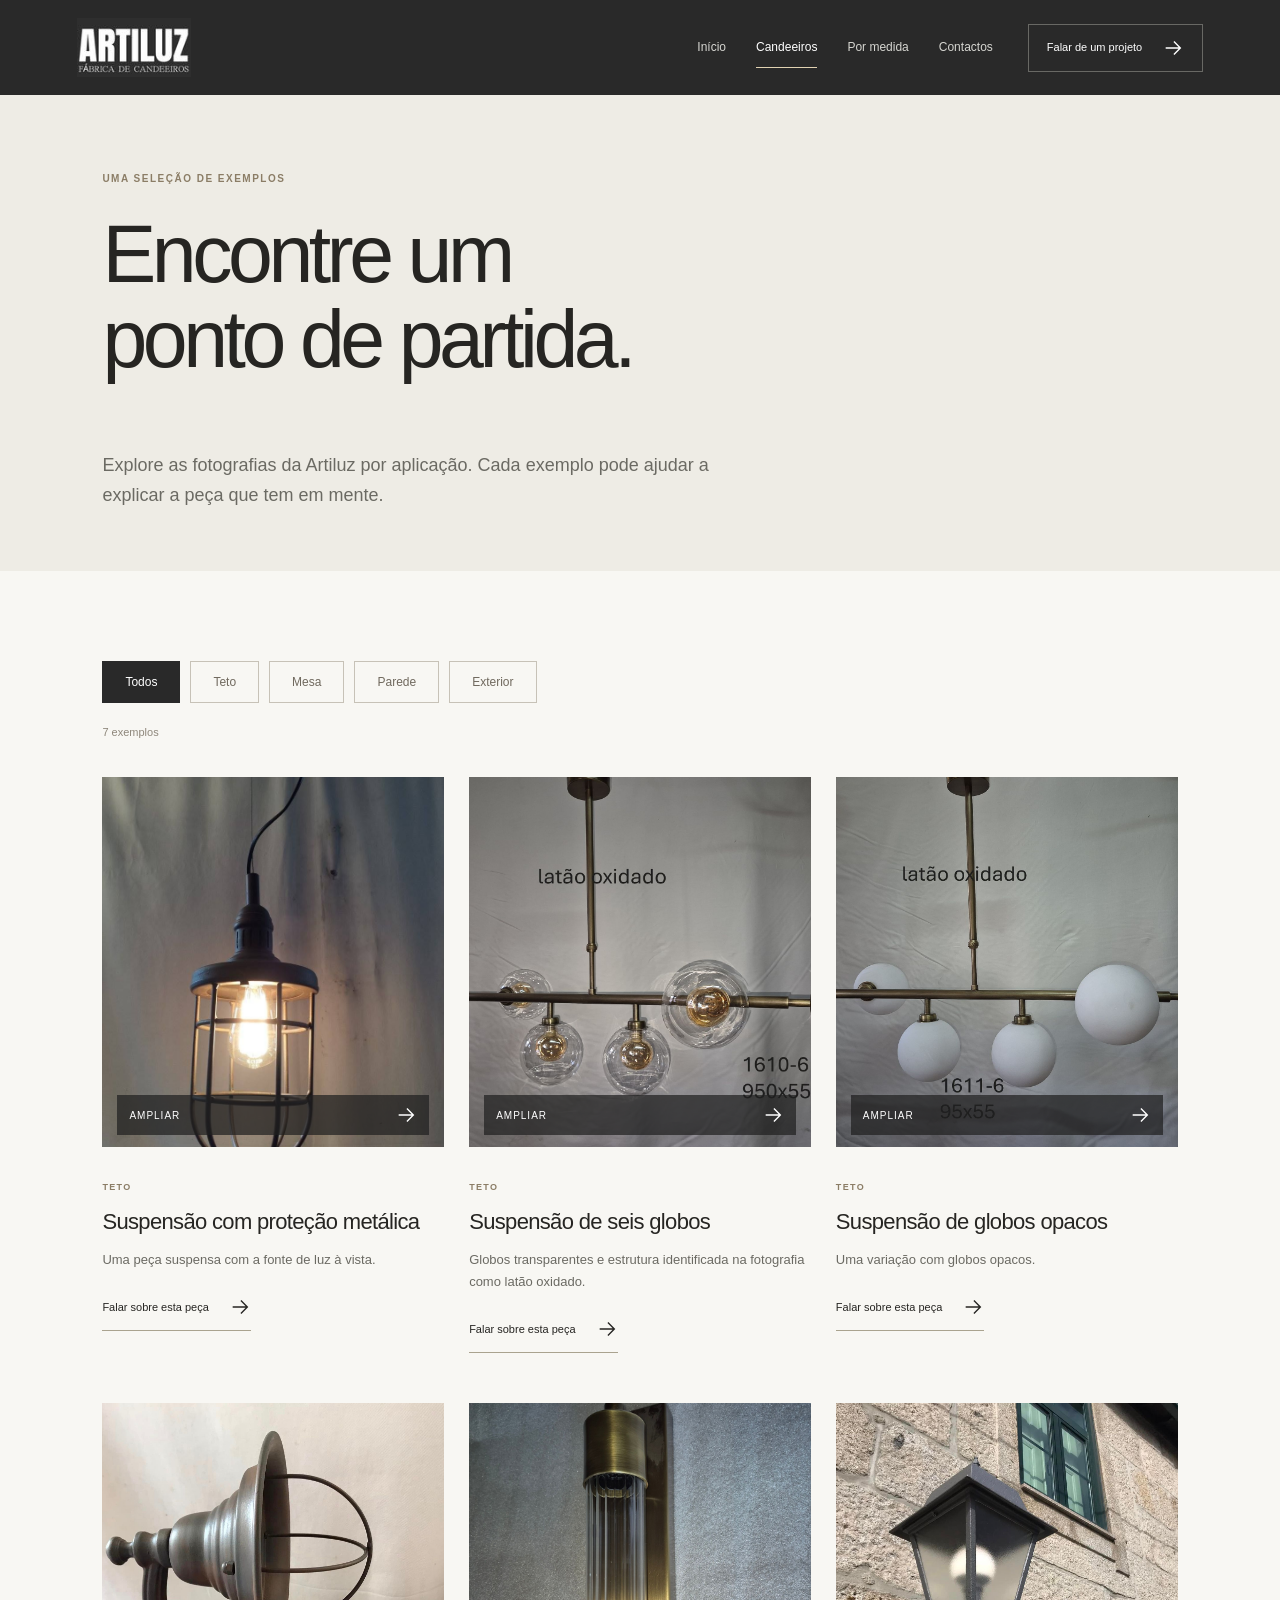
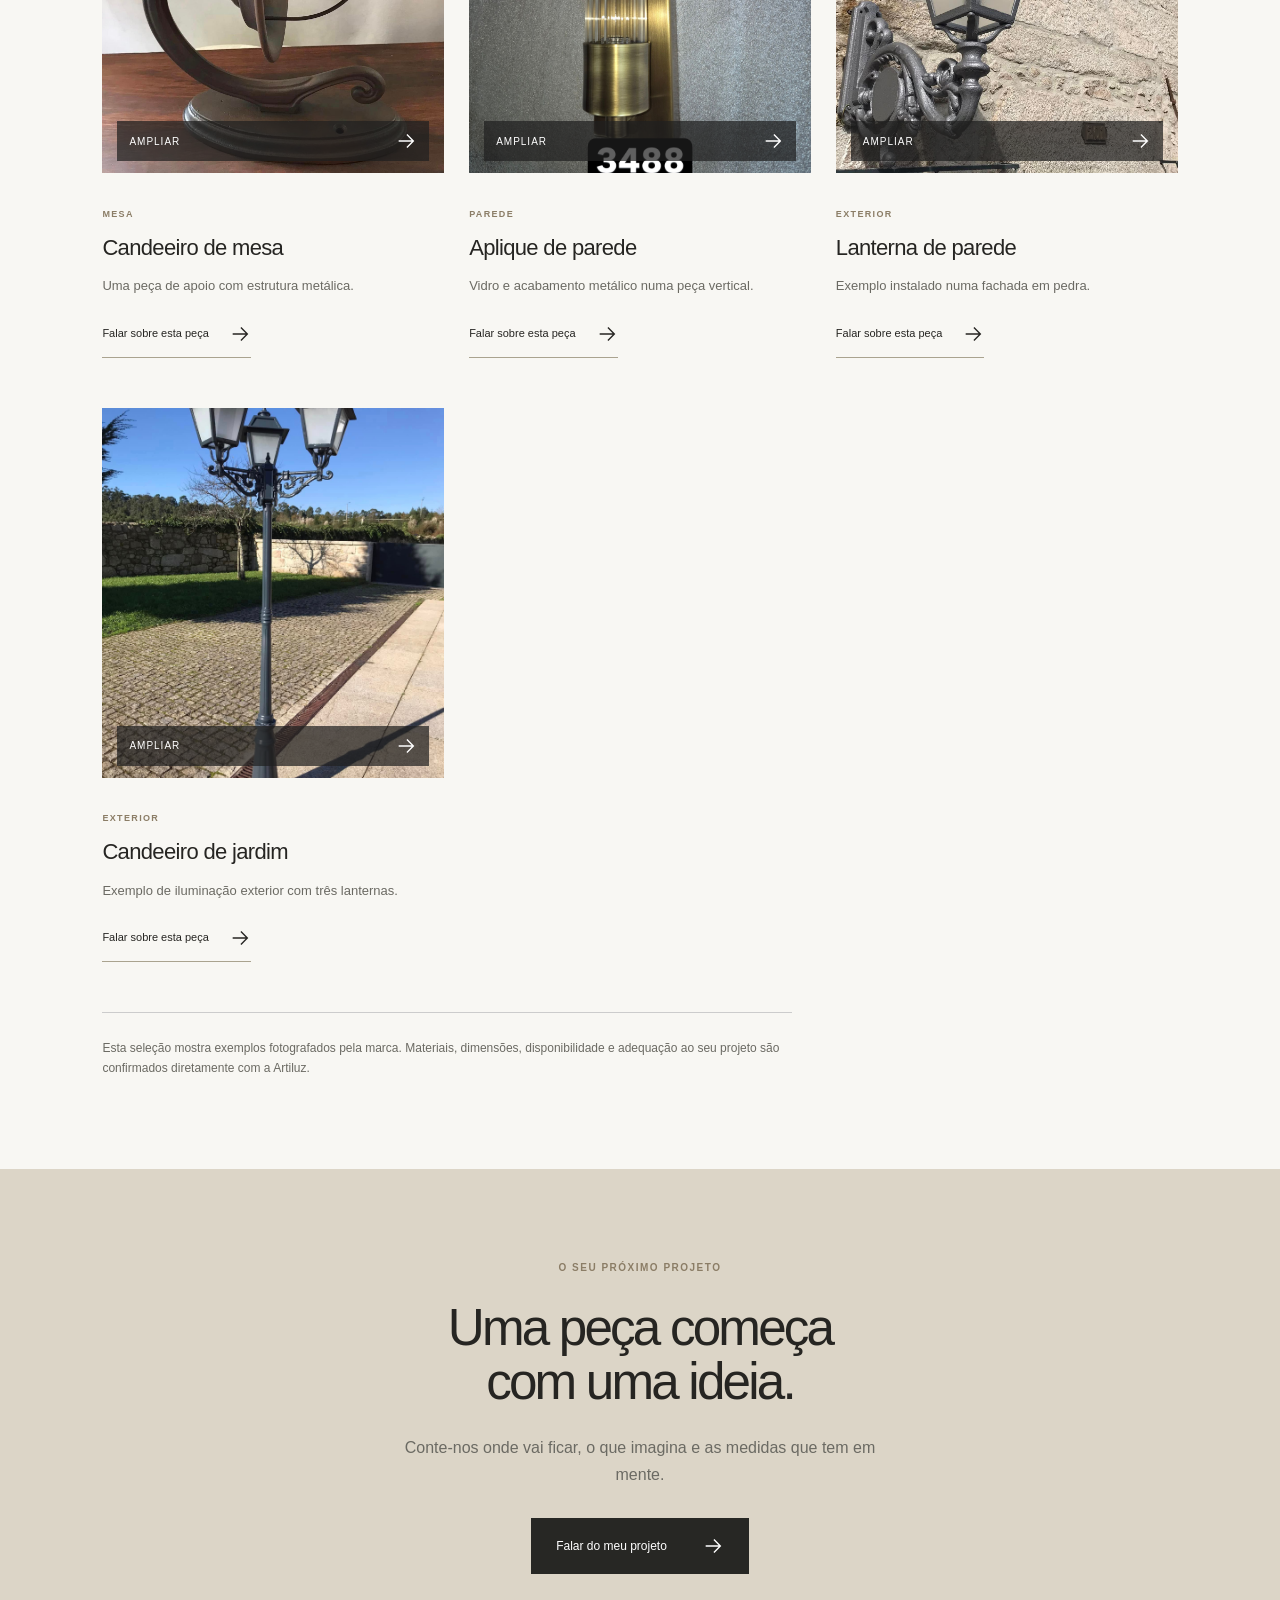
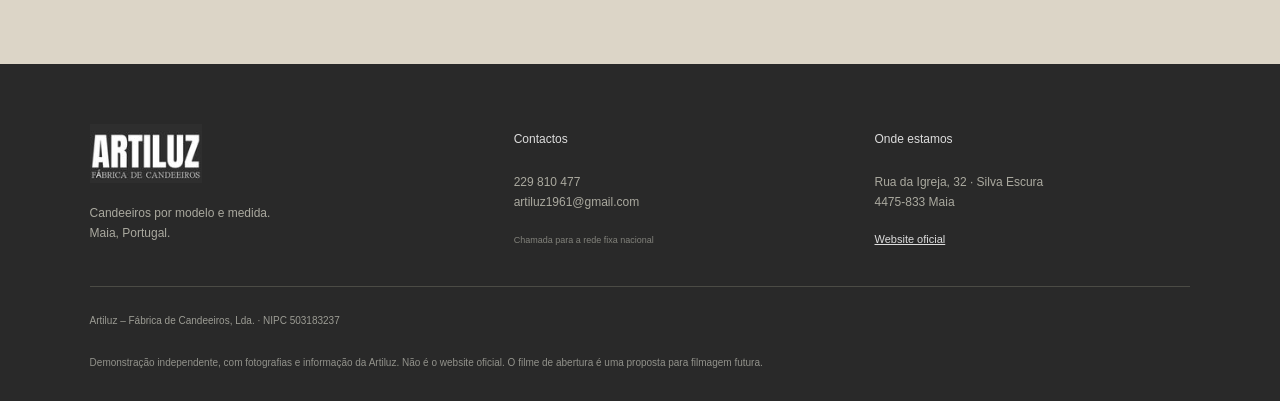
==== candeeiros.html @ abdbd4a7 "Create independent branded website demonstration" ====
<!doctype html><html lang="pt-PT"><head><meta charset="utf-8"><meta name="viewport" content="width=device-width,initial-scale=1"><meta name="robots" content="noindex,nofollow"><title>Exemplos de candeeiros · Artiluz</title><meta name="description" content="Candeeiros por modelo e medida. Conheça os exemplos da Artiluz, fábrica de candeeiros na Maia, e fale sobre o seu projeto."><link rel="stylesheet" href="style.css"><script defer src="script.js"></script></head><body><a class="skip" href="#main">Saltar para o conteúdo</a><header><a class="logo" href="index.html"><img src="assets/1.jpg" alt="Artiluz — Fábrica de Candeeiros" width="131" height="68"></a><button class="menu" aria-controls="nav" aria-expanded="false">Menu <span aria-hidden="true">+</span></button><nav id="nav" aria-label="Navegação principal"><a href="index.html">Início</a><a href="candeeiros.html" aria-current="page">Candeeiros</a><a href="por-medida.html">Por medida</a><a href="contactos.html">Contactos</a></nav><a class="header-cta" href="contactos.html">Falar de um projeto<svg aria-hidden="true" viewBox="0 0 24 24"><path d="M4 12h15M13 5l7 7-7 7"/></svg></a></header><main id="main"><section class="page-head"><p class="eyebrow">Uma seleção de exemplos</p><h1>Encontre um<br>ponto de partida.</h1><p>Explore as fotografias da Artiluz por aplicação. Cada exemplo pode ajudar a explicar a peça que tem em mente.</p></section><section class="section catalog"><div class="filters" role="group" aria-label="Filtrar candeeiros"><button data-filter="all" class="active" aria-pressed="true">Todos</button><button data-filter="teto" aria-pressed="false">Teto</button><button data-filter="mesa" aria-pressed="false">Mesa</button><button data-filter="parede" aria-pressed="false">Parede</button><button data-filter="exterior" aria-pressed="false">Exterior</button></div><p class="count" role="status">7 exemplos</p><div class="product-grid"><article class="product" data-category="teto"><button class="product-image" data-photo="assets/8.jpg" data-caption="Suspensão com proteção metálica" aria-label="Ampliar fotografia: Suspensão com proteção metálica"><img src="assets/8.jpg" alt="Suspensão com proteção metálica, fotografia da Artiluz" loading="lazy"><span>Ampliar<svg aria-hidden="true" viewBox="0 0 24 24"><path d="M4 12h15M13 5l7 7-7 7"/></svg></span></button><div class="product-copy"><p class="eyebrow">Teto</p><h3>Suspensão com proteção metálica</h3><p>Uma peça suspensa com a fonte de luz à vista.</p><a class="text-link" href="contactos.html?peca=Suspens%C3%A3o%20com%20prote%C3%A7%C3%A3o%20met%C3%A1lica">Falar sobre esta peça<svg aria-hidden="true" viewBox="0 0 24 24"><path d="M4 12h15M13 5l7 7-7 7"/></svg></a></div></article><article class="product" data-category="teto"><button class="product-image" data-photo="assets/11.jpg" data-caption="Suspensão de seis globos" aria-label="Ampliar fotografia: Suspensão de seis globos"><img src="assets/11.jpg" alt="Suspensão de seis globos, fotografia da Artiluz" loading="lazy"><span>Ampliar<svg aria-hidden="true" viewBox="0 0 24 24"><path d="M4 12h15M13 5l7 7-7 7"/></svg></span></button><div class="product-copy"><p class="eyebrow">Teto</p><h3>Suspensão de seis globos</h3><p>Globos transparentes e estrutura identificada na fotografia como latão oxidado.</p><a class="text-link" href="contactos.html?peca=Suspens%C3%A3o%20de%20seis%20globos">Falar sobre esta peça<svg aria-hidden="true" viewBox="0 0 24 24"><path d="M4 12h15M13 5l7 7-7 7"/></svg></a></div></article><article class="product" data-category="teto"><button class="product-image" data-photo="assets/12.jpg" data-caption="Suspensão de globos opacos" aria-label="Ampliar fotografia: Suspensão de globos opacos"><img src="assets/12.jpg" alt="Suspensão de globos opacos, fotografia da Artiluz" loading="lazy"><span>Ampliar<svg aria-hidden="true" viewBox="0 0 24 24"><path d="M4 12h15M13 5l7 7-7 7"/></svg></span></button><div class="product-copy"><p class="eyebrow">Teto</p><h3>Suspensão de globos opacos</h3><p>Uma variação com globos opacos.</p><a class="text-link" href="contactos.html?peca=Suspens%C3%A3o%20de%20globos%20opacos">Falar sobre esta peça<svg aria-hidden="true" viewBox="0 0 24 24"><path d="M4 12h15M13 5l7 7-7 7"/></svg></a></div></article><article class="product" data-category="mesa"><button class="product-image" data-photo="assets/10.jpg" data-caption="Candeeiro de mesa" aria-label="Ampliar fotografia: Candeeiro de mesa"><img src="assets/10.jpg" alt="Candeeiro de mesa, fotografia da Artiluz" loading="lazy"><span>Ampliar<svg aria-hidden="true" viewBox="0 0 24 24"><path d="M4 12h15M13 5l7 7-7 7"/></svg></span></button><div class="product-copy"><p class="eyebrow">Mesa</p><h3>Candeeiro de mesa</h3><p>Uma peça de apoio com estrutura metálica.</p><a class="text-link" href="contactos.html?peca=Candeeiro%20de%20mesa">Falar sobre esta peça<svg aria-hidden="true" viewBox="0 0 24 24"><path d="M4 12h15M13 5l7 7-7 7"/></svg></a></div></article><article class="product" data-category="parede"><button class="product-image" data-photo="assets/13.jpg" data-caption="Aplique de parede" aria-label="Ampliar fotografia: Aplique de parede"><img src="assets/13.jpg" alt="Aplique de parede, fotografia da Artiluz" loading="lazy"><span>Ampliar<svg aria-hidden="true" viewBox="0 0 24 24"><path d="M4 12h15M13 5l7 7-7 7"/></svg></span></button><div class="product-copy"><p class="eyebrow">Parede</p><h3>Aplique de parede</h3><p>Vidro e acabamento metálico numa peça vertical.</p><a class="text-link" href="contactos.html?peca=Aplique%20de%20parede">Falar sobre esta peça<svg aria-hidden="true" viewBox="0 0 24 24"><path d="M4 12h15M13 5l7 7-7 7"/></svg></a></div></article><article class="product" data-category="exterior"><button class="product-image" data-photo="assets/2.jpg" data-caption="Lanterna de parede" aria-label="Ampliar fotografia: Lanterna de parede"><img src="assets/2.jpg" alt="Lanterna de parede, fotografia da Artiluz" loading="lazy"><span>Ampliar<svg aria-hidden="true" viewBox="0 0 24 24"><path d="M4 12h15M13 5l7 7-7 7"/></svg></span></button><div class="product-copy"><p class="eyebrow">Exterior</p><h3>Lanterna de parede</h3><p>Exemplo instalado numa fachada em pedra.</p><a class="text-link" href="contactos.html?peca=Lanterna%20de%20parede">Falar sobre esta peça<svg aria-hidden="true" viewBox="0 0 24 24"><path d="M4 12h15M13 5l7 7-7 7"/></svg></a></div></article><article class="product" data-category="exterior"><button class="product-image" data-photo="assets/9.jpg" data-caption="Candeeiro de jardim" aria-label="Ampliar fotografia: Candeeiro de jardim"><img src="assets/9.jpg" alt="Candeeiro de jardim, fotografia da Artiluz" loading="lazy"><span>Ampliar<svg aria-hidden="true" viewBox="0 0 24 24"><path d="M4 12h15M13 5l7 7-7 7"/></svg></span></button><div class="product-copy"><p class="eyebrow">Exterior</p><h3>Candeeiro de jardim</h3><p>Exemplo de iluminação exterior com três lanternas.</p><a class="text-link" href="contactos.html?peca=Candeeiro%20de%20jardim">Falar sobre esta peça<svg aria-hidden="true" viewBox="0 0 24 24"><path d="M4 12h15M13 5l7 7-7 7"/></svg></a></div></article></div><p class="catalog-note">Esta seleção mostra exemplos fotografados pela marca. Materiais, dimensões, disponibilidade e adequação ao seu projeto são confirmados diretamente com a Artiluz.</p></section><section class="cta"><p class="eyebrow">O seu próximo projeto</p><h2>Uma peça começa<br>com uma ideia.</h2><p>Conte-nos onde vai ficar, o que imagina e as medidas que tem em mente.</p><a class="button" href="contactos.html">Falar do meu projeto<svg aria-hidden="true" viewBox="0 0 24 24"><path d="M4 12h15M13 5l7 7-7 7"/></svg></a></section></main><footer><div class="footer-grid"><div><img class="footer-logo" src="assets/1.jpg" alt="Artiluz, fábrica de candeeiros" width="131" height="68"><p>Candeeiros por modelo e medida.<br>Maia, Portugal.</p></div><div><b>Contactos</b><p><a href="tel:+351229810477">229 810 477</a><br><a href="mailto:artiluz1961@gmail.com">artiluz1961@gmail.com</a></p><small>Chamada para a rede fixa nacional</small></div><div><b>Onde estamos</b><p>Rua da Igreja, 32 · Silva Escura<br>4475-833 Maia</p><a href="https://www.artiluz.com.pt/">Website oficial</a></div></div><div class="footer-bottom">Artiluz – Fábrica de Candeeiros, Lda. · NIPC 503183237</div><p class="demo">Demonstração independente, com fotografias e informação da Artiluz. Não é o website oficial. O filme de abertura é uma proposta para filmagem futura.</p></footer><dialog id="lightbox"><button class="close" aria-label="Fechar fotografia">Fechar <span aria-hidden="true">×</span></button><img alt=""><p></p></dialog></body></html>
---- style.css ----
*{box-sizing:border-box}html{scroll-behavior:smooth;scroll-padding-top:95px}body{margin:0;background:#f8f7f3;color:#262522;font-family:Arial,Helvetica,sans-serif;line-height:1.7}a{color:inherit;text-decoration:none}button,input,select,textarea{font:inherit}button{cursor:pointer}img{display:block;max-width:100%}svg{width:22px;height:22px;fill:none;stroke:currentColor;stroke-width:1.5;flex:none}h1,h2,h3,p,figure{margin-top:0}h1,h2{font-weight:400;letter-spacing:-.055em;line-height:1.06}h1{font-size:clamp(55px,6.3vw,90px)}h2{font-size:clamp(36px,4vw,57px)}h3{font-size:22px;font-weight:400;line-height:1.3;letter-spacing:-.03em}p{color:#6b6a63}a:focus-visible,button:focus-visible,input:focus-visible,select:focus-visible,textarea:focus-visible{outline:3px solid #ac8b45;outline-offset:4px}.skip{position:absolute;top:-50px;left:15px;background:white;z-index:50;padding:10px}.skip:focus{top:10px}header{height:95px;background:#292929;color:white;display:flex;align-items:center;gap:35px;padding:0 6vw;position:sticky;top:0;z-index:20}.logo img{width:114px;height:auto}nav{display:flex;gap:30px;margin-left:auto;font-size:12px}nav a{padding:10px 0;color:#d6d6d1}nav [aria-current]{color:white;border-bottom:1px solid #e1d2b2}.header-cta{display:flex;gap:20px;align-items:center;border:1px solid #686864;padding:12px 18px;font-size:11px}.menu{display:none}.hero{min-height:660px;display:grid;grid-template-columns:1fr 1fr;background:#252525;color:white}.hero-text{padding:85px 5vw 70px 8vw;align-self:center}.hero h1{margin-bottom:26px}.hero-text>p:not(.eyebrow){max-width:380px;font-size:18px;color:#cecec8}.eyebrow{text-transform:uppercase;letter-spacing:.15em;font-size:10px;font-weight:600;color:#8b7d66;margin-bottom:25px}.hero .eyebrow{color:#d3c5a8;font-size:9px}.hero figure{position:relative;margin:0;min-width:0}.hero figure img{width:100%;height:100%;object-fit:cover;object-position:center;max-height:780px}.hero figure:after{content:"";position:absolute;inset:60% 0 0;background:linear-gradient(transparent,#151515b8);pointer-events:none}.hero figcaption{position:absolute;bottom:20px;left:25px;right:25px;color:#eee;z-index:1;font-size:9px;max-width:380px}.button{display:inline-flex;align-items:center;justify-content:center;gap:35px;padding:16px 24px;border:1px solid #272724;background:#272724;color:white;font-size:12px;font-weight:500;line-height:1.4}.button:hover{background:#49473f}.hero .button{background:#e5dccb;border-color:#e5dccb;color:#282723;margin-top:10px}.hero .button:hover{background:#f7eedb}.section{padding:90px 8vw}.intro h2{max-width:850px}.intro-columns{display:grid;grid-template-columns:1fr 1fr;gap:7vw;max-width:950px;margin-top:35px}.text-link{display:inline-flex;gap:25px;align-items:center;padding:12px 0;border-bottom:1px solid #aaa38f;font-size:12px}.text-link:hover{color:#86734d}.section-heading{display:flex;align-items:end;justify-content:space-between;gap:40px;margin-bottom:40px}.section-heading h2{margin-bottom:0}.section-heading .text-link{margin-bottom:7px}.dark{background:#eeece5}.home-products{display:grid;grid-template-columns:1fr 1fr 1fr;gap:28px}.product-image{border:0;padding:0;background:#dedbd3;position:relative;width:100%;text-align:left;color:white}.product-image img{width:100%;height:360px;object-fit:cover;object-position:center}.product-image span{position:absolute;bottom:12px;left:15px;right:15px;display:flex;align-items:center;justify-content:space-between;font-size:10px;text-transform:uppercase;letter-spacing:.1em;background:#202020b5;padding:9px 12px}.product-copy{padding:25px 0 0}.product-copy .eyebrow{font-size:9px;margin-bottom:12px}.product-copy h3{margin-bottom:13px}.product-copy>p:not(.eyebrow){font-size:13px}.product-copy .text-link{font-size:11px;gap:20px}.split{display:grid;grid-template-columns:1fr 1fr;gap:8vw;align-items:start}.category-links{border-top:1px solid #ccc7ba}.category-link{display:flex;justify-content:space-between;align-items:center;gap:20px;padding:25px 0;border-bottom:1px solid #ccc7ba;font-size:18px}.category-link:hover{color:#8a7242}.cta{padding:90px 7vw;text-align:center;background:#dcd5c7}.cta h2{margin-bottom:25px}.cta>p:not(.eyebrow){max-width:480px;margin:0 auto 30px}.page-head{padding:75px 8vw 60px;background:#eeece5}.page-head>p:last-child{max-width:620px;font-size:18px;margin-bottom:0}.filters{display:flex;gap:10px;flex-wrap:wrap}.filters button{background:none;border:1px solid #c7c2b7;padding:10px 22px;color:#70695e;font-size:12px}.filters button.active{background:#292929;border-color:#292929;color:#fff}.count{font-size:11px;margin:20px 0 35px;color:#8e877b}.product-grid{display:grid;grid-template-columns:repeat(3,1fr);gap:50px 25px}.product-grid .product-image img{height:370px}.product[hidden]{display:none}.catalog-note{font-size:12px;max-width:690px;margin:50px 0 0;padding-top:25px;border-top:1px solid #ccc}.portrait img{width:100%;height:520px;object-fit:cover}.planning{background:#eeece5}.planning-grid{display:grid;grid-template-columns:1fr 1fr 1fr;gap:40px;margin-top:45px}.planning-grid article{border-top:1px solid #c6bdae;padding-top:20px}.planning-grid article>span{font-size:11px;color:#a69a84}.planning-grid h3{margin-top:25px}.planning-grid p{font-size:14px}.contact h2{font-size:39px}.phone{font-size:29px;letter-spacing:-.03em}.email{font-size:16px;overflow-wrap:anywhere}.small{font-size:11px}.contact hr{border:0;border-top:1px solid #d1ccbf;margin:35px 0}.request{background:#eeece5;padding:35px}.request h2{font-size:33px}.request>p{font-size:14px}label{display:block;font-size:12px;font-weight:600;margin-bottom:20px}label span{font-weight:400;color:#888}input,select,textarea{display:block;width:100%;min-width:0;border:1px solid #c8c4b9;border-radius:0;background:#faf9f6;color:#222;padding:12px;margin-top:7px}textarea{resize:vertical}.form-grid{display:grid;grid-template-columns:1fr 1fr;gap:15px}.form-result{font-size:13px;margin:20px 0 0}.form-result a{text-decoration:underline}footer{background:#292929;color:#ddd}.footer-grid{display:grid;grid-template-columns:1.2fr 1fr 1fr;gap:45px;padding:60px 7vw 30px}.footer-logo{width:112px;height:auto}.footer-grid p{font-size:12px;color:#aaa99f;margin-top:20px}.footer-grid b{font-size:12px;font-weight:500}.footer-grid small{font-size:9px;color:#82827b}.footer-grid>div>a{font-size:11px;text-decoration:underline}.footer-bottom{border-top:1px solid #4b4b45;margin:0 7vw;padding:25px 0;font-size:10px;color:#9c9c94}.demo{font-size:10px;padding:0 7vw 30px;margin:0;max-width:1050px;color:#92928b}dialog{border:0;background:#f8f7f3;width:min(1080px,94vw);padding:55px 20px 15px}dialog::backdrop{background:#161613e0}dialog img{width:100%;height:auto;max-height:75vh;object-fit:contain}dialog p{font-size:12px;margin:15px 0 0}.close{position:absolute;top:12px;right:16px;border:0;background:transparent;padding:5px 10px;font-size:12px}.close span{font-size:21px;margin-left:10px}@media(max-width:1000px){header{padding:0 5vw;gap:25px}.header-cta{display:none}nav{gap:24px}.hero-text{padding:65px 5vw}.hero h1{font-size:72px}.section{padding:70px 6vw}.home-products{gap:20px;grid-template-columns:1fr 1fr}.home-products>.product:last-child{display:none}.product-grid{grid-template-columns:1fr 1fr}.split{gap:5vw}.request{padding:25px}.form-grid{grid-template-columns:1fr;gap:0}.planning-grid{gap:25px}.product-image img{height:380px}}@media(max-width:640px){html{scroll-padding-top:85px}header{height:85px;justify-content:space-between}.logo img{width:100px}.menu{display:block;background:none;border:0;color:white;font-size:12px;padding:10px}.menu span{font-size:20px;margin-left:10px}nav{display:none;position:absolute;left:0;right:0;top:85px;background:#292929;border-bottom:1px solid #555;padding:20px 6vw}nav.open{display:grid;gap:10px}nav a{font-size:15px}.hero{min-height:0;grid-template-columns:1fr;position:relative;isolation:isolate;background:#252525}.hero-text{padding:55px 6vw 110px;position:relative;z-index:1}.hero h1{font-size:70px}.hero-text>p:not(.eyebrow){max-width:290px;font-size:16px;color:#e0ded7}.hero figure{position:absolute;inset:0;z-index:0}.hero figure img{height:100%;width:100%;object-position:65% center}.hero figure:after{inset:0;background:linear-gradient(90deg,#171717d9,#17171780),linear-gradient(0deg,#171717bb,transparent)}.hero figcaption{bottom:20px;left:6vw;right:6vw;font-size:9px;max-width:300px}.hero .eyebrow{max-width:260px;line-height:1.7;font-size:9px}.section{padding:55px 6vw}.intro h2{font-size:37px}.intro-columns{grid-template-columns:1fr;gap:0;margin-top:25px}.intro-columns p{font-size:15px}.section-heading{display:block;margin-bottom:30px}.section-heading .text-link{margin-top:20px}.home-products{grid-template-columns:1fr;gap:35px}.home-products>.product:last-child{display:block}.product-image img{height:390px;object-fit:contain}.product-copy{padding-top:20px}.product-copy h3{font-size:24px}.split{grid-template-columns:1fr;gap:25px}h2{font-size:39px}.category-link{font-size:17px;padding:20px 0}.cta{padding:65px 6vw}.page-head{padding:55px 6vw 45px}.page-head h1{font-size:57px}.page-head>p:last-child{font-size:16px}.filters{gap:8px}.filters button{padding:9px 16px;font-size:11px}.product-grid{grid-template-columns:1fr;gap:40px}.product-grid .product-image img{height:390px;object-fit:contain}.portrait img{height:auto}.planning-grid{grid-template-columns:1fr;gap:20px;margin-top:30px}.planning-grid h3{margin-top:15px;margin-bottom:12px}.planning-grid p{margin-bottom:0}.request{padding:25px 20px}.contact h2{font-size:35px}.footer-grid{grid-template-columns:1fr;gap:25px;padding:45px 6vw 25px}.footer-grid p{margin:12px 0}.footer-bottom{margin:0 6vw}.demo{padding:0 6vw 25px}.button{max-width:100%;gap:25px}.eyebrow{font-size:9px}}@media(prefers-reduced-motion:reduce){html{scroll-behavior:auto}*{transition:none!important}}
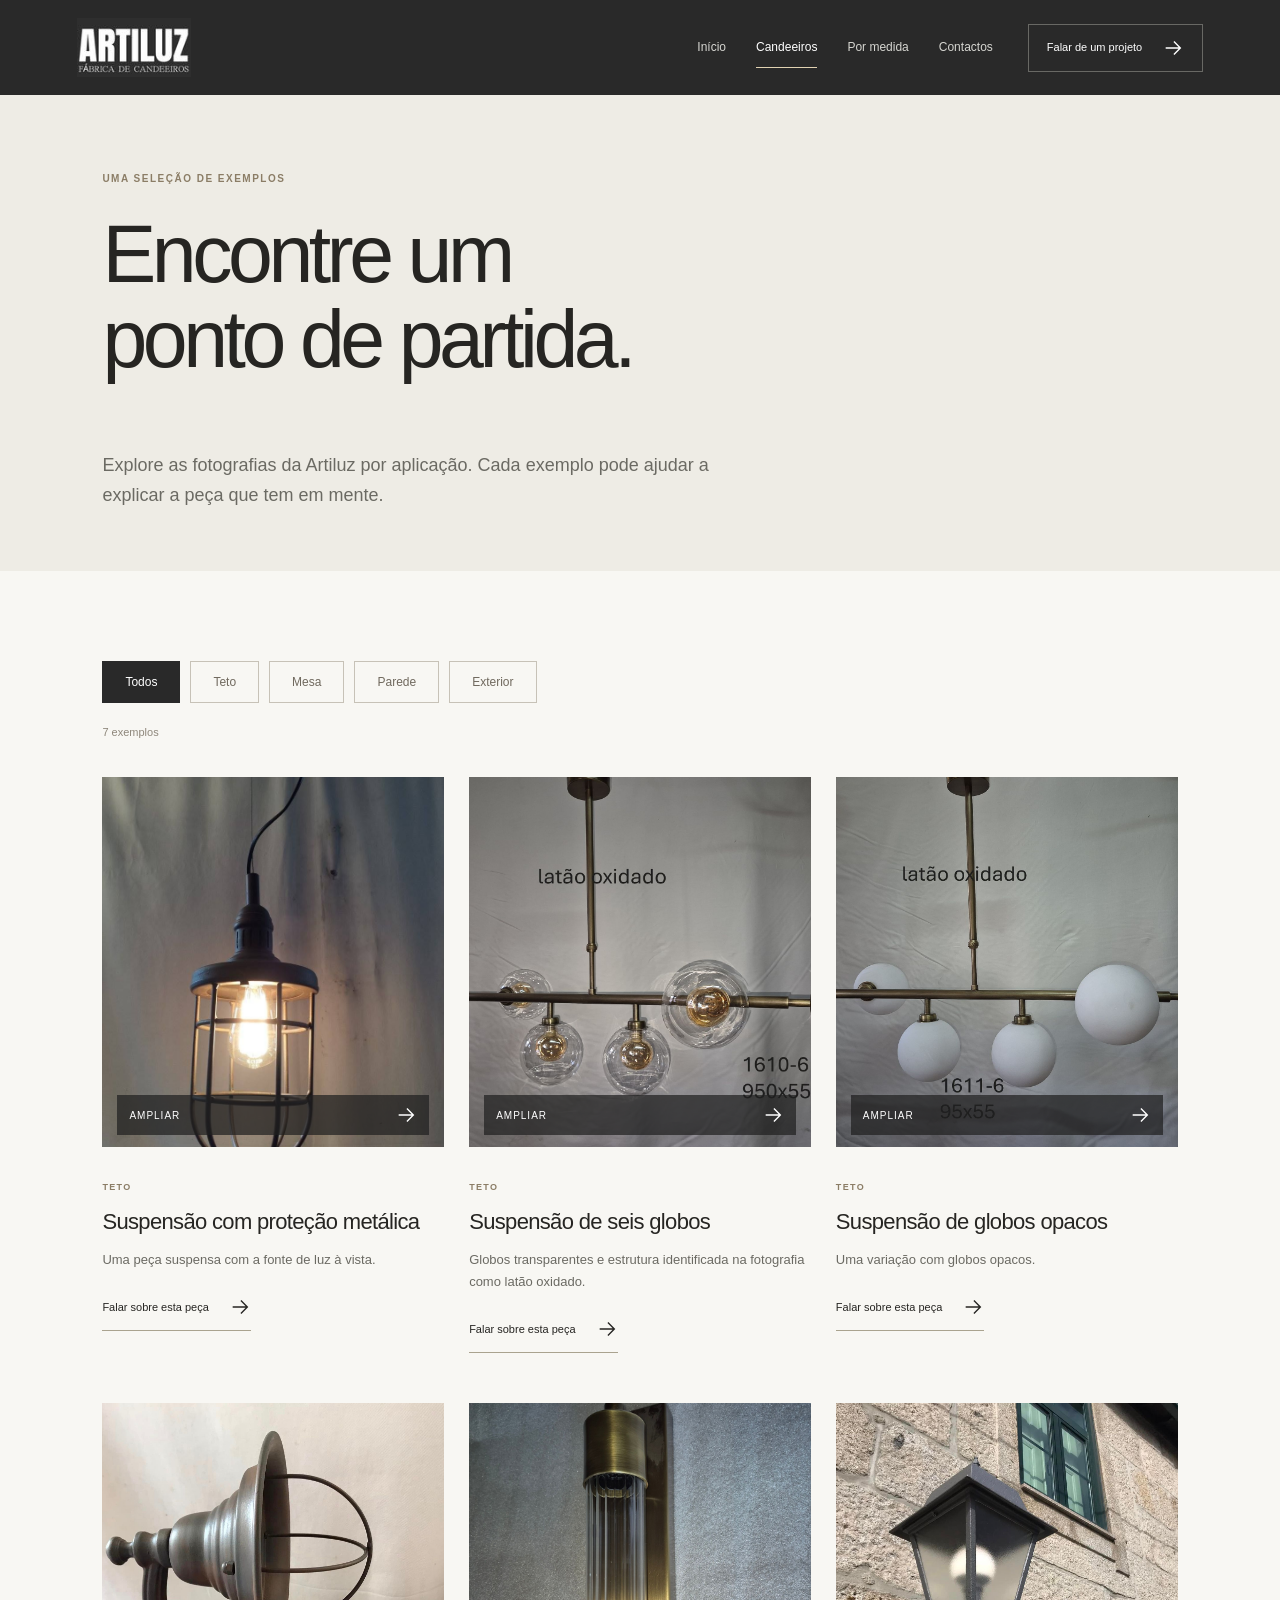
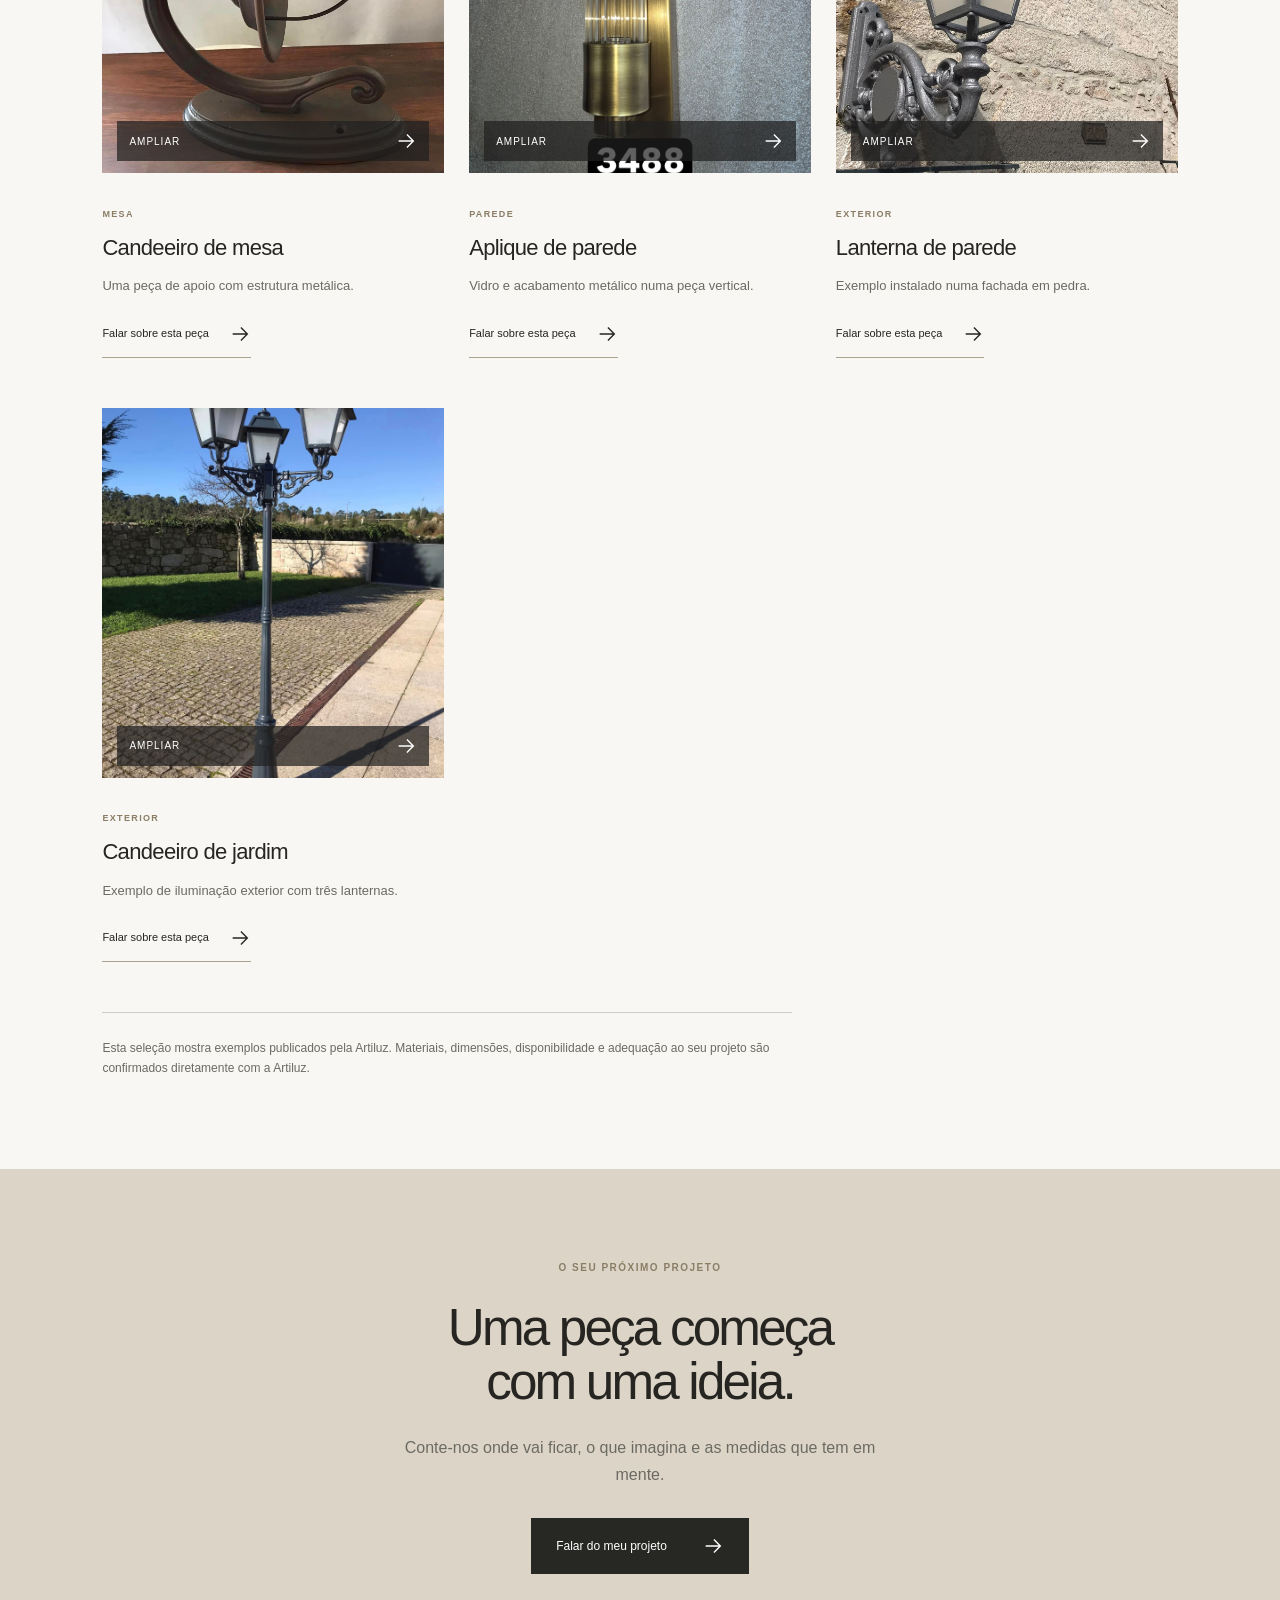
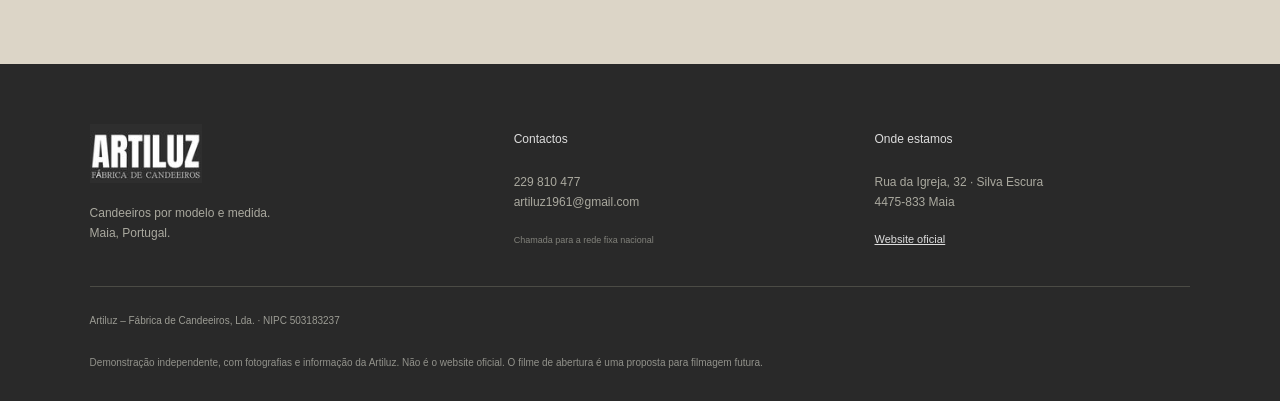
==== commit 40cd0add: "Attribute Artiluz gallery to published source without claiming photographer" ====
--- a/candeeiros.html
+++ b/candeeiros.html
@@ -1 +1 @@
-<!doctype html><html lang="pt-PT"><head><meta charset="utf-8"><meta name="viewport" content="width=device-width,initial-scale=1"><meta name="robots" content="noindex,nofollow"><title>Exemplos de candeeiros · Artiluz</title><meta name="description" content="Candeeiros por modelo e medida. Conheça os exemplos da Artiluz, fábrica de candeeiros na Maia, e fale sobre o seu projeto."><link rel="stylesheet" href="style.css"><script defer src="script.js"></script></head><body><a class="skip" href="#main">Saltar para o conteúdo</a><header><a class="logo" href="index.html"><img src="assets/1.jpg" alt="Artiluz — Fábrica de Candeeiros" width="131" height="68"></a><button class="menu" aria-controls="nav" aria-expanded="false">Menu <span aria-hidden="true">+</span></button><nav id="nav" aria-label="Navegação principal"><a href="index.html">Início</a><a href="candeeiros.html" aria-current="page">Candeeiros</a><a href="por-medida.html">Por medida</a><a href="contactos.html">Contactos</a></nav><a class="header-cta" href="contactos.html">Falar de um projeto<svg aria-hidden="true" viewBox="0 0 24 24"><path d="M4 12h15M13 5l7 7-7 7"/></svg></a></header><main id="main"><section class="page-head"><p class="eyebrow">Uma seleção de exemplos</p><h1>Encontre um<br>ponto de partida.</h1><p>Explore as fotografias da Artiluz por aplicação. Cada exemplo pode ajudar a explicar a peça que tem em mente.</p></section><section class="section catalog"><div class="filters" role="group" aria-label="Filtrar candeeiros"><button data-filter="all" class="active" aria-pressed="true">Todos</button><button data-filter="teto" aria-pressed="false">Teto</button><button data-filter="mesa" aria-pressed="false">Mesa</button><button data-filter="parede" aria-pressed="false">Parede</button><button data-filter="exterior" aria-pressed="false">Exterior</button></div><p class="count" role="status">7 exemplos</p><div class="product-grid"><article class="product" data-category="teto"><button class="product-image" data-photo="assets/8.jpg" data-caption="Suspensão com proteção metálica" aria-label="Ampliar fotografia: Suspensão com proteção metálica"><img src="assets/8.jpg" alt="Suspensão com proteção metálica, fotografia da Artiluz" loading="lazy"><span>Ampliar<svg aria-hidden="true" viewBox="0 0 24 24"><path d="M4 12h15M13 5l7 7-7 7"/></svg></span></button><div class="product-copy"><p class="eyebrow">Teto</p><h3>Suspensão com proteção metálica</h3><p>Uma peça suspensa com a fonte de luz à vista.</p><a class="text-link" href="contactos.html?peca=Suspens%C3%A3o%20com%20prote%C3%A7%C3%A3o%20met%C3%A1lica">Falar sobre esta peça<svg aria-hidden="true" viewBox="0 0 24 24"><path d="M4 12h15M13 5l7 7-7 7"/></svg></a></div></article><article class="product" data-category="teto"><button class="product-image" data-photo="assets/11.jpg" data-caption="Suspensão de seis globos" aria-label="Ampliar fotografia: Suspensão de seis globos"><img src="assets/11.jpg" alt="Suspensão de seis globos, fotografia da Artiluz" loading="lazy"><span>Ampliar<svg aria-hidden="true" viewBox="0 0 24 24"><path d="M4 12h15M13 5l7 7-7 7"/></svg></span></button><div class="product-copy"><p class="eyebrow">Teto</p><h3>Suspensão de seis globos</h3><p>Globos transparentes e estrutura identificada na fotografia como latão oxidado.</p><a class="text-link" href="contactos.html?peca=Suspens%C3%A3o%20de%20seis%20globos">Falar sobre esta peça<svg aria-hidden="true" viewBox="0 0 24 24"><path d="M4 12h15M13 5l7 7-7 7"/></svg></a></div></article><article class="product" data-category="teto"><button class="product-image" data-photo="assets/12.jpg" data-caption="Suspensão de globos opacos" aria-label="Ampliar fotografia: Suspensão de globos opacos"><img src="assets/12.jpg" alt="Suspensão de globos opacos, fotografia da Artiluz" loading="lazy"><span>Ampliar<svg aria-hidden="true" viewBox="0 0 24 24"><path d="M4 12h15M13 5l7 7-7 7"/></svg></span></button><div class="product-copy"><p class="eyebrow">Teto</p><h3>Suspensão de globos opacos</h3><p>Uma variação com globos opacos.</p><a class="text-link" href="contactos.html?peca=Suspens%C3%A3o%20de%20globos%20opacos">Falar sobre esta peça<svg aria-hidden="true" viewBox="0 0 24 24"><path d="M4 12h15M13 5l7 7-7 7"/></svg></a></div></article><article class="product" data-category="mesa"><button class="product-image" data-photo="assets/10.jpg" data-caption="Candeeiro de mesa" aria-label="Ampliar fotografia: Candeeiro de mesa"><img src="assets/10.jpg" alt="Candeeiro de mesa, fotografia da Artiluz" loading="lazy"><span>Ampliar<svg aria-hidden="true" viewBox="0 0 24 24"><path d="M4 12h15M13 5l7 7-7 7"/></svg></span></button><div class="product-copy"><p class="eyebrow">Mesa</p><h3>Candeeiro de mesa</h3><p>Uma peça de apoio com estrutura metálica.</p><a class="text-link" href="contactos.html?peca=Candeeiro%20de%20mesa">Falar sobre esta peça<svg aria-hidden="true" viewBox="0 0 24 24"><path d="M4 12h15M13 5l7 7-7 7"/></svg></a></div></article><article class="product" data-category="parede"><button class="product-image" data-photo="assets/13.jpg" data-caption="Aplique de parede" aria-label="Ampliar fotografia: Aplique de parede"><img src="assets/13.jpg" alt="Aplique de parede, fotografia da Artiluz" loading="lazy"><span>Ampliar<svg aria-hidden="true" viewBox="0 0 24 24"><path d="M4 12h15M13 5l7 7-7 7"/></svg></span></button><div class="product-copy"><p class="eyebrow">Parede</p><h3>Aplique de parede</h3><p>Vidro e acabamento metálico numa peça vertical.</p><a class="text-link" href="contactos.html?peca=Aplique%20de%20parede">Falar sobre esta peça<svg aria-hidden="true" viewBox="0 0 24 24"><path d="M4 12h15M13 5l7 7-7 7"/></svg></a></div></article><article class="product" data-category="exterior"><button class="product-image" data-photo="assets/2.jpg" data-caption="Lanterna de parede" aria-label="Ampliar fotografia: Lanterna de parede"><img src="assets/2.jpg" alt="Lanterna de parede, fotografia da Artiluz" loading="lazy"><span>Ampliar<svg aria-hidden="true" viewBox="0 0 24 24"><path d="M4 12h15M13 5l7 7-7 7"/></svg></span></button><div class="product-copy"><p class="eyebrow">Exterior</p><h3>Lanterna de parede</h3><p>Exemplo instalado numa fachada em pedra.</p><a class="text-link" href="contactos.html?peca=Lanterna%20de%20parede">Falar sobre esta peça<svg aria-hidden="true" viewBox="0 0 24 24"><path d="M4 12h15M13 5l7 7-7 7"/></svg></a></div></article><article class="product" data-category="exterior"><button class="product-image" data-photo="assets/9.jpg" data-caption="Candeeiro de jardim" aria-label="Ampliar fotografia: Candeeiro de jardim"><img src="assets/9.jpg" alt="Candeeiro de jardim, fotografia da Artiluz" loading="lazy"><span>Ampliar<svg aria-hidden="true" viewBox="0 0 24 24"><path d="M4 12h15M13 5l7 7-7 7"/></svg></span></button><div class="product-copy"><p class="eyebrow">Exterior</p><h3>Candeeiro de jardim</h3><p>Exemplo de iluminação exterior com três lanternas.</p><a class="text-link" href="contactos.html?peca=Candeeiro%20de%20jardim">Falar sobre esta peça<svg aria-hidden="true" viewBox="0 0 24 24"><path d="M4 12h15M13 5l7 7-7 7"/></svg></a></div></article></div><p class="catalog-note">Esta seleção mostra exemplos fotografados pela marca. Materiais, dimensões, disponibilidade e adequação ao seu projeto são confirmados diretamente com a Artiluz.</p></section><section class="cta"><p class="eyebrow">O seu próximo projeto</p><h2>Uma peça começa<br>com uma ideia.</h2><p>Conte-nos onde vai ficar, o que imagina e as medidas que tem em mente.</p><a class="button" href="contactos.html">Falar do meu projeto<svg aria-hidden="true" viewBox="0 0 24 24"><path d="M4 12h15M13 5l7 7-7 7"/></svg></a></section></main><footer><div class="footer-grid"><div><img class="footer-logo" src="assets/1.jpg" alt="Artiluz, fábrica de candeeiros" width="131" height="68"><p>Candeeiros por modelo e medida.<br>Maia, Portugal.</p></div><div><b>Contactos</b><p><a href="tel:+351229810477">229 810 477</a><br><a href="mailto:artiluz1961@gmail.com">artiluz1961@gmail.com</a></p><small>Chamada para a rede fixa nacional</small></div><div><b>Onde estamos</b><p>Rua da Igreja, 32 · Silva Escura<br>4475-833 Maia</p><a href="https://www.artiluz.com.pt/">Website oficial</a></div></div><div class="footer-bottom">Artiluz – Fábrica de Candeeiros, Lda. · NIPC 503183237</div><p class="demo">Demonstração independente, com fotografias e informação da Artiluz. Não é o website oficial. O filme de abertura é uma proposta para filmagem futura.</p></footer><dialog id="lightbox"><button class="close" aria-label="Fechar fotografia">Fechar <span aria-hidden="true">×</span></button><img alt=""><p></p></dialog></body></html>+<!doctype html><html lang="pt-PT"><head><meta charset="utf-8"><meta name="viewport" content="width=device-width,initial-scale=1"><meta name="robots" content="noindex,nofollow"><title>Exemplos de candeeiros · Artiluz</title><meta name="description" content="Candeeiros por modelo e medida. Conheça os exemplos da Artiluz, fábrica de candeeiros na Maia, e fale sobre o seu projeto."><link rel="stylesheet" href="style.css"><script defer src="script.js"></script></head><body><a class="skip" href="#main">Saltar para o conteúdo</a><header><a class="logo" href="index.html"><img src="assets/1.jpg" alt="Artiluz — Fábrica de Candeeiros" width="131" height="68"></a><button class="menu" aria-controls="nav" aria-expanded="false">Menu <span aria-hidden="true">+</span></button><nav id="nav" aria-label="Navegação principal"><a href="index.html">Início</a><a href="candeeiros.html" aria-current="page">Candeeiros</a><a href="por-medida.html">Por medida</a><a href="contactos.html">Contactos</a></nav><a class="header-cta" href="contactos.html">Falar de um projeto<svg aria-hidden="true" viewBox="0 0 24 24"><path d="M4 12h15M13 5l7 7-7 7"/></svg></a></header><main id="main"><section class="page-head"><p class="eyebrow">Uma seleção de exemplos</p><h1>Encontre um<br>ponto de partida.</h1><p>Explore as fotografias da Artiluz por aplicação. Cada exemplo pode ajudar a explicar a peça que tem em mente.</p></section><section class="section catalog"><div class="filters" role="group" aria-label="Filtrar candeeiros"><button data-filter="all" class="active" aria-pressed="true">Todos</button><button data-filter="teto" aria-pressed="false">Teto</button><button data-filter="mesa" aria-pressed="false">Mesa</button><button data-filter="parede" aria-pressed="false">Parede</button><button data-filter="exterior" aria-pressed="false">Exterior</button></div><p class="count" role="status">7 exemplos</p><div class="product-grid"><article class="product" data-category="teto"><button class="product-image" data-photo="assets/8.jpg" data-caption="Suspensão com proteção metálica" aria-label="Ampliar fotografia: Suspensão com proteção metálica"><img src="assets/8.jpg" alt="Suspensão com proteção metálica, fotografia da Artiluz" loading="lazy"><span>Ampliar<svg aria-hidden="true" viewBox="0 0 24 24"><path d="M4 12h15M13 5l7 7-7 7"/></svg></span></button><div class="product-copy"><p class="eyebrow">Teto</p><h3>Suspensão com proteção metálica</h3><p>Uma peça suspensa com a fonte de luz à vista.</p><a class="text-link" href="contactos.html?peca=Suspens%C3%A3o%20com%20prote%C3%A7%C3%A3o%20met%C3%A1lica">Falar sobre esta peça<svg aria-hidden="true" viewBox="0 0 24 24"><path d="M4 12h15M13 5l7 7-7 7"/></svg></a></div></article><article class="product" data-category="teto"><button class="product-image" data-photo="assets/11.jpg" data-caption="Suspensão de seis globos" aria-label="Ampliar fotografia: Suspensão de seis globos"><img src="assets/11.jpg" alt="Suspensão de seis globos, fotografia da Artiluz" loading="lazy"><span>Ampliar<svg aria-hidden="true" viewBox="0 0 24 24"><path d="M4 12h15M13 5l7 7-7 7"/></svg></span></button><div class="product-copy"><p class="eyebrow">Teto</p><h3>Suspensão de seis globos</h3><p>Globos transparentes e estrutura identificada na fotografia como latão oxidado.</p><a class="text-link" href="contactos.html?peca=Suspens%C3%A3o%20de%20seis%20globos">Falar sobre esta peça<svg aria-hidden="true" viewBox="0 0 24 24"><path d="M4 12h15M13 5l7 7-7 7"/></svg></a></div></article><article class="product" data-category="teto"><button class="product-image" data-photo="assets/12.jpg" data-caption="Suspensão de globos opacos" aria-label="Ampliar fotografia: Suspensão de globos opacos"><img src="assets/12.jpg" alt="Suspensão de globos opacos, fotografia da Artiluz" loading="lazy"><span>Ampliar<svg aria-hidden="true" viewBox="0 0 24 24"><path d="M4 12h15M13 5l7 7-7 7"/></svg></span></button><div class="product-copy"><p class="eyebrow">Teto</p><h3>Suspensão de globos opacos</h3><p>Uma variação com globos opacos.</p><a class="text-link" href="contactos.html?peca=Suspens%C3%A3o%20de%20globos%20opacos">Falar sobre esta peça<svg aria-hidden="true" viewBox="0 0 24 24"><path d="M4 12h15M13 5l7 7-7 7"/></svg></a></div></article><article class="product" data-category="mesa"><button class="product-image" data-photo="assets/10.jpg" data-caption="Candeeiro de mesa" aria-label="Ampliar fotografia: Candeeiro de mesa"><img src="assets/10.jpg" alt="Candeeiro de mesa, fotografia da Artiluz" loading="lazy"><span>Ampliar<svg aria-hidden="true" viewBox="0 0 24 24"><path d="M4 12h15M13 5l7 7-7 7"/></svg></span></button><div class="product-copy"><p class="eyebrow">Mesa</p><h3>Candeeiro de mesa</h3><p>Uma peça de apoio com estrutura metálica.</p><a class="text-link" href="contactos.html?peca=Candeeiro%20de%20mesa">Falar sobre esta peça<svg aria-hidden="true" viewBox="0 0 24 24"><path d="M4 12h15M13 5l7 7-7 7"/></svg></a></div></article><article class="product" data-category="parede"><button class="product-image" data-photo="assets/13.jpg" data-caption="Aplique de parede" aria-label="Ampliar fotografia: Aplique de parede"><img src="assets/13.jpg" alt="Aplique de parede, fotografia da Artiluz" loading="lazy"><span>Ampliar<svg aria-hidden="true" viewBox="0 0 24 24"><path d="M4 12h15M13 5l7 7-7 7"/></svg></span></button><div class="product-copy"><p class="eyebrow">Parede</p><h3>Aplique de parede</h3><p>Vidro e acabamento metálico numa peça vertical.</p><a class="text-link" href="contactos.html?peca=Aplique%20de%20parede">Falar sobre esta peça<svg aria-hidden="true" viewBox="0 0 24 24"><path d="M4 12h15M13 5l7 7-7 7"/></svg></a></div></article><article class="product" data-category="exterior"><button class="product-image" data-photo="assets/2.jpg" data-caption="Lanterna de parede" aria-label="Ampliar fotografia: Lanterna de parede"><img src="assets/2.jpg" alt="Lanterna de parede, fotografia da Artiluz" loading="lazy"><span>Ampliar<svg aria-hidden="true" viewBox="0 0 24 24"><path d="M4 12h15M13 5l7 7-7 7"/></svg></span></button><div class="product-copy"><p class="eyebrow">Exterior</p><h3>Lanterna de parede</h3><p>Exemplo instalado numa fachada em pedra.</p><a class="text-link" href="contactos.html?peca=Lanterna%20de%20parede">Falar sobre esta peça<svg aria-hidden="true" viewBox="0 0 24 24"><path d="M4 12h15M13 5l7 7-7 7"/></svg></a></div></article><article class="product" data-category="exterior"><button class="product-image" data-photo="assets/9.jpg" data-caption="Candeeiro de jardim" aria-label="Ampliar fotografia: Candeeiro de jardim"><img src="assets/9.jpg" alt="Candeeiro de jardim, fotografia da Artiluz" loading="lazy"><span>Ampliar<svg aria-hidden="true" viewBox="0 0 24 24"><path d="M4 12h15M13 5l7 7-7 7"/></svg></span></button><div class="product-copy"><p class="eyebrow">Exterior</p><h3>Candeeiro de jardim</h3><p>Exemplo de iluminação exterior com três lanternas.</p><a class="text-link" href="contactos.html?peca=Candeeiro%20de%20jardim">Falar sobre esta peça<svg aria-hidden="true" viewBox="0 0 24 24"><path d="M4 12h15M13 5l7 7-7 7"/></svg></a></div></article></div><p class="catalog-note">Esta seleção mostra exemplos publicados pela Artiluz. Materiais, dimensões, disponibilidade e adequação ao seu projeto são confirmados diretamente com a Artiluz.</p></section><section class="cta"><p class="eyebrow">O seu próximo projeto</p><h2>Uma peça começa<br>com uma ideia.</h2><p>Conte-nos onde vai ficar, o que imagina e as medidas que tem em mente.</p><a class="button" href="contactos.html">Falar do meu projeto<svg aria-hidden="true" viewBox="0 0 24 24"><path d="M4 12h15M13 5l7 7-7 7"/></svg></a></section></main><footer><div class="footer-grid"><div><img class="footer-logo" src="assets/1.jpg" alt="Artiluz, fábrica de candeeiros" width="131" height="68"><p>Candeeiros por modelo e medida.<br>Maia, Portugal.</p></div><div><b>Contactos</b><p><a href="tel:+351229810477">229 810 477</a><br><a href="mailto:artiluz1961@gmail.com">artiluz1961@gmail.com</a></p><small>Chamada para a rede fixa nacional</small></div><div><b>Onde estamos</b><p>Rua da Igreja, 32 · Silva Escura<br>4475-833 Maia</p><a href="https://www.artiluz.com.pt/">Website oficial</a></div></div><div class="footer-bottom">Artiluz – Fábrica de Candeeiros, Lda. · NIPC 503183237</div><p class="demo">Demonstração independente, com fotografias e informação da Artiluz. Não é o website oficial. O filme de abertura é uma proposta para filmagem futura.</p></footer><dialog id="lightbox"><button class="close" aria-label="Fechar fotografia">Fechar <span aria-hidden="true">×</span></button><img alt=""><p></p></dialog></body></html>
